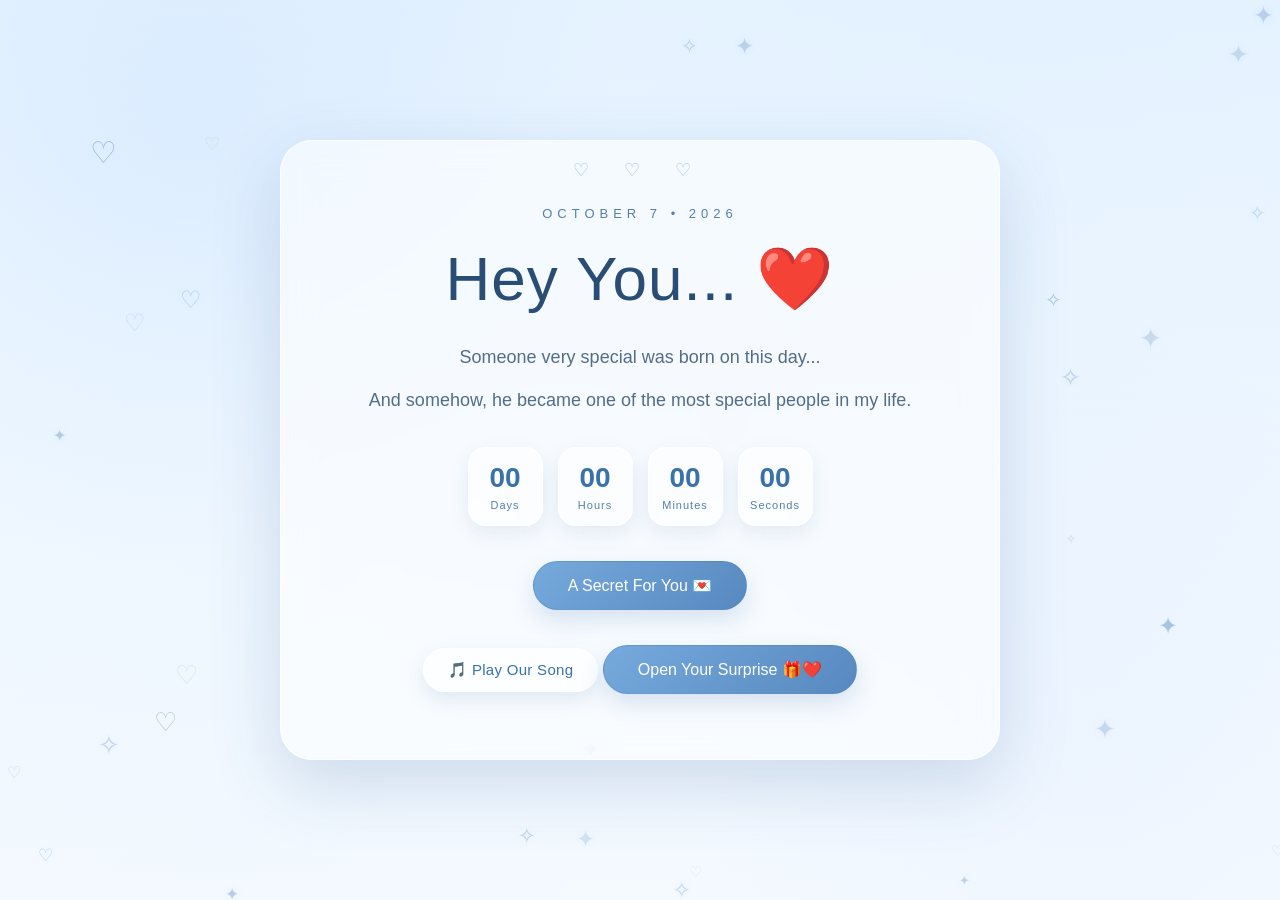
==== index.html @ f2cc1043 "Add files via upload" ====
<!DOCTYPE html>
<html lang="en">

<head>
    <meta charset="UTF-8">
    <meta name="viewport" content="width=device-width, initial-scale=1.0">

    <title>Just For You</title>

    <link rel="stylesheet" href="style.css">
</head>

<body>

    <!-- Welcome Screen -->

    <div class="welcome-screen" id="welcomeScreen">

        <div class="welcome-content">

            <p class="small-text">OCTOBER 7 • 2026</p>

            <h1>Hey You... ❤️</h1>

            <p class="intro">
                Someone very special was born on this day...
            </p>

            <p class="intro">
                And somehow, he became one of the most
                special people in my life.
            </p>

            <div class="countdown">

                <div>
                    <span id="days">00</span>
                    <small>Days</small>
                </div>

                <div>
                    <span id="hours">00</span>
                    <small>Hours</small>
                </div>

                <div>
                    <span id="minutes">00</span>
                    <small>Minutes</small>
                </div>

                <div>
                    <span id="seconds">00</span>
                    <small>Seconds</small>
                </div>

            </div>

            <div class="secret-message">

                <button onclick="revealMessage()">
                    A Secret For You 💌
                </button>

                <p id="hiddenMessage">
                    You are loved more than words can ever explain. ❤️
                </p>

            </div>

            <button id="musicButton" onclick="toggleMusic()">
                🎵 Play Our Song
            </button>

            <button onclick="startStory()">
                Open Your Surprise 🎁❤️
            </button>

        </div>

    </div>


    <!-- Website Pages -->

    <iframe
        id="contentFrame"
        src="story.html"
        style="display: none; width: 100%; height: 100vh; border: none;">
    </iframe>


    <!-- Background Music -->

    <audio id="birthdayMusic" loop>

        <source
            src="music/a-thousand-years.mp4"
            type="audio/mp4">

    </audio>


    <script src="script.js"></script>


    <script>

        function startStory() {

            createConfetti();

            document.getElementById("welcomeScreen").style.display = "none";

            document.getElementById("contentFrame").style.display = "block";

        }

    </script>

</body>

</html>
---- style.css ----
* {
    margin: 0;
    padding: 0;
    box-sizing: border-box;
}

body {
    font-family: "Segoe UI", sans-serif;
    min-height: 100vh;
    color: #263b5c;

    background:
        radial-gradient(circle at 15% 15%,
        rgba(190, 220, 255, 0.9),
        transparent 32%),

        radial-gradient(circle at 85% 85%,
        rgba(210, 225, 255, 0.9),
        transparent 32%),

        linear-gradient(
            135deg,
            #f7fbff,
            #eaf4ff,
            #f8fbff
        );
}


/* =========================
   WELCOME SCREEN
   ========================= */

.welcome-screen {
    min-height: 100vh;

    display: flex;
    justify-content: center;
    align-items: center;

    text-align: center;
    padding: 30px;

    background:
        linear-gradient(
            rgba(225, 240, 255, 0.72),
            rgba(245, 250, 255, 0.82)
        ),
        url("images/photo1.jpg");

    background-size: cover;
    background-position: center;
}


.welcome-content {
    width: 90%;
    max-width: 720px;

    padding: 65px 45px;

    background: rgba(255, 255, 255, 0.58);

    border: 1px solid rgba(255, 255, 255, 0.8);

    border-radius: 32px;

    backdrop-filter: blur(16px);
    -webkit-backdrop-filter: blur(16px);

    box-shadow:
        0 25px 70px rgba(45, 90, 145, 0.18);

    animation: fadeIn 1.5s ease;

    position: relative;
    overflow: hidden;
}


.welcome-content::before {
    content: "♡  ♡  ♡";

    position: absolute;

    top: 18px;
    left: 0;
    right: 0;

    font-size: 18px;
    letter-spacing: 15px;

    color: #6c9ed1;
    opacity: 0.65;
}


.small-text {
    font-size: 13px;

    letter-spacing: 5px;

    color: #557eac;

    margin-bottom: 22px;
}


.welcome-content h1 {
    font-size: 62px;

    font-weight: 500;

    color: #294d75;

    margin-bottom: 25px;

    letter-spacing: 1px;
}


.intro {
    font-size: 18px;

    line-height: 1.9;

    margin: 9px 0;

    color: #405d7d;

    opacity: 0.9;
}


/* =========================
   BUTTON
   ========================= */

button {
    margin-top: 35px;

    padding: 14px 34px;

    border: 1px solid rgba(70, 125, 180, 0.25);

    border-radius: 50px;

    background:
        linear-gradient(
            135deg,
            #76a9dc,
            #5789c0
        );

    color: white;

    font-size: 16px;

    font-family: inherit;

    cursor: pointer;

    box-shadow:
        0 10px 25px rgba(70, 120, 175, 0.2);

    transition: 0.35s ease;
}


button:hover {
    transform: translateY(-4px) scale(1.04);

    box-shadow:
        0 14px 30px rgba(70, 120, 175, 0.3);
}


button:active {
    transform: scale(0.97);
}


/* =========================
   BIRTHDAY PAGES
   ========================= */

.birthday-page {
    min-height: 100vh;

    display: flex;
    justify-content: center;
    align-items: center;

    text-align: center;

    padding: 60px 20px;

    position: relative;
    overflow: hidden;

    background:
        radial-gradient(
            circle at top left,
            rgba(190, 220, 255, 0.85),
            transparent 35%
        ),

        radial-gradient(
            circle at bottom right,
            rgba(205, 225, 255, 0.8),
            transparent 35%
        );
}


.birthday-page::before {
    content: "♡";

    position: absolute;

    top: 10%;
    left: 8%;

    font-size: 45px;

    color: rgba(75, 125, 180, 0.18);

    animation: floatingHeart 5s ease-in-out infinite;
}


.birthday-page::after {
    content: "♡";

    position: absolute;

    bottom: 12%;
    right: 8%;

    font-size: 55px;

    color: rgba(75, 125, 180, 0.15);

    animation: floatingHeart 6s ease-in-out infinite reverse;
}


.birthday-content {
    width: 90%;
    max-width: 850px;

    padding: 65px 50px;

    background: rgba(255, 255, 255, 0.64);

    border: 1px solid rgba(255, 255, 255, 0.85);

    border-radius: 32px;

    backdrop-filter: blur(15px);
    -webkit-backdrop-filter: blur(15px);

    box-shadow:
        0 25px 70px rgba(45, 90, 145, 0.16);

    animation: storyAppear 1.2s ease;

    position: relative;
    z-index: 2;
}


.chapter {
    font-size: 12px;

    letter-spacing: 5px;

    color: #5684b5;

    margin-bottom: 20px;

    opacity: 0.85;
}


.birthday-content h1 {
    font-size: 48px;

    line-height: 1.3;

    font-weight: 500;

    color: #294d75;

    margin-bottom: 25px;
}


.story-line {
    width: 70px;
    height: 2px;

    background: #76a9dc;

    margin: 0 auto 35px;

    border-radius: 5px;
}


.birthday-content p:not(.chapter) {
    font-size: 18px;

    line-height: 1.9;

    margin: 18px auto;

    max-width: 650px;

    color: #405d7d;

    opacity: 0.9;
}


.highlight {
    font-size: 23px !important;

    font-weight: 500;

    color: #3972aa !important;

    margin: 30px auto !important;
}


.thought {
    font-size: 22px !important;

    font-style: italic;

    color: #6285a8 !important;

    margin-top: 30px !important;
}


/* =========================
   MEMORIES
   ========================= */

.memories-page {
    min-height: 100vh;

    padding: 70px 20px;

    background:
        radial-gradient(
            circle at top left,
            rgba(190, 220, 255, 0.85),
            transparent 35%
        ),

        radial-gradient(
            circle at bottom right,
            rgba(210, 230, 255, 0.8),
            transparent 35%
        );

    position: relative;
}


.memories-content {
    width: 90%;
    max-width: 1000px;

    margin: auto;

    padding: 60px 50px;

    text-align: center;

    background: rgba(255, 255, 255, 0.64);

    border: 1px solid rgba(255, 255, 255, 0.85);

    border-radius: 32px;

    backdrop-filter: blur(15px);
    -webkit-backdrop-filter: blur(15px);

    box-shadow:
        0 25px 70px rgba(45, 90, 145, 0.16);

    animation: storyAppear 1.2s ease;

    position: relative;
    z-index: 2;
}


.memories-content h1 {
    font-size: 44px;

    font-weight: 500;

    color: #294d75;

    margin-bottom: 25px;
}


.memory-intro {
    max-width: 680px;

    margin: 0 auto 45px;

    font-size: 18px;

    line-height: 1.9;

    color: #405d7d;
}


.photo-grid {
    display: grid;

    grid-template-columns: repeat(2, 1fr);

    gap: 25px;

    margin: 40px auto;
}


.photo-card {
    padding: 12px;

    background: rgba(255, 255, 255, 0.72);

    border: 1px solid rgba(255, 255, 255, 0.9);

    border-radius: 22px;

    box-shadow:
        0 12px 30px rgba(45, 90, 145, 0.1);

    transition: 0.4s ease;
}


.photo-card:hover {
    transform: translateY(-7px) scale(1.02);

    box-shadow:
        0 18px 38px rgba(45, 90, 145, 0.18);
}


.photo-card img {
    width: 100%;

    height: 300px;

    object-fit: cover;

    border-radius: 16px;

    display: block;
}


.photo-card p {
    font-size: 15px;

    margin: 15px 5px 8px;

    line-height: 1.6;

    color: #526f8e;
}


.memories-content .highlight {
    max-width: 700px;

    margin: 40px auto !important;
}


/* =========================
   LETTER
   ========================= */

.letter-content {
    max-width: 800px;

    padding: 65px 60px;

    text-align: left;

    background: rgba(255, 252, 247, 0.82);

    border: 1px solid rgba(255, 255, 255, 0.9);

    border-radius: 25px;

    box-shadow:
        0 25px 70px rgba(45, 90, 145, 0.18);

    animation: storyAppear 1.2s ease;

    position: relative;

    z-index: 2;
}


.letter-content .chapter {
    text-align: center;
}


.letter-content h1 {
    text-align: center;

    font-size: 46px;

    font-weight: 500;

    color: #294d75;

    margin-bottom: 25px;
}


.letter-content .story-line {
    margin-bottom: 40px;
}


.letter-content p:not(.chapter) {
    max-width: none;

    font-size: 18px;

    line-height: 2;

    margin: 22px 0;

    color: #405d7d;
}


.letter-content .highlight {
    text-align: center;

    font-size: 23px !important;

    color: #3972aa !important;

    margin: 35px 0 !important;
}


.letter-content .thought {
    text-align: right;

    font-size: 19px !important;

    color: #6285a8 !important;

    margin-top: 45px !important;
}


/* =========================
   FINAL PAGE
   ========================= */

.final-page {
    min-height: 100vh;

    display: flex;

    justify-content: center;

    align-items: center;

    text-align: center;

    padding: 40px 20px;

    position: relative;

    overflow: hidden;

    background:
        radial-gradient(
            circle at center,
            rgba(185, 220, 255, 0.95),
            transparent 55%
        ),

        linear-gradient(
            135deg,
            #f5faff,
            #e5f2ff
        );
}


.final-content {
    width: 90%;
    max-width: 850px;

    padding: 75px 50px;

    background: rgba(255, 255, 255, 0.68);

    border: 1px solid rgba(255, 255, 255, 0.9);

    border-radius: 35px;

    backdrop-filter: blur(16px);
    -webkit-backdrop-filter: blur(16px);

    box-shadow:
        0 30px 80px rgba(45, 90, 145, 0.2);

    animation: finalAppear 1.5s ease;

    position: relative;

    z-index: 2;
}


.final-content::before {
    content: "♡  ✦  ♡";

    display: block;

    font-size: 24px;

    letter-spacing: 12px;

    color: #5f94c8;

    margin-bottom: 30px;

    animation: heartFloat 3s ease-in-out infinite;
}


.final-content h1 {
    font-size: 52px;

    font-weight: 500;

    line-height: 1.3;

    color: #294d75;

    margin-bottom: 30px;
}


.final-content p:not(.chapter) {
    font-size: 19px;

    line-height: 1.9;

    max-width: 650px;

    margin: 20px auto;

    color: #405d7d;
}


.final-content .highlight {
    font-size: 25px !important;

    color: #3972aa !important;

    margin: 35px auto !important;
}


.final-content .thought {
    font-size: 20px !important;

    font-style: italic;

    color: #6285a8 !important;

    margin-top: 40px !important;
}


/* =========================
   ANIMATIONS
   ========================= */

@keyframes fadeIn {
    from {
        opacity: 0;
        transform: translateY(25px);
    }

    to {
        opacity: 1;
        transform: translateY(0);
    }
}


@keyframes storyAppear {
    from {
        opacity: 0;
        transform: translateY(35px);
    }

    to {
        opacity: 1;
        transform: translateY(0);
    }
}


@keyframes finalAppear {
    from {
        opacity: 0;
        transform: scale(0.94) translateY(25px);
    }

    to {
        opacity: 1;
        transform: scale(1) translateY(0);
    }
}


@keyframes heartFloat {
    0%, 100% {
        transform: translateY(0);
    }

    50% {
        transform: translateY(-8px);
    }
}


@keyframes floatingHeart {
    0%, 100% {
        transform: translateY(0) rotate(-5deg);
    }

    50% {
        transform: translateY(-15px) rotate(5deg);
    }
}


/* =========================
   MOBILE
   ========================= */

@media (max-width: 700px) {

    .welcome-content {
        padding: 50px 25px;
    }

    .welcome-content h1 {
        font-size: 43px;
    }

    .intro {
        font-size: 16px;
    }

    .birthday-content {
        padding: 45px 25px;
    }

    .birthday-content h1 {
        font-size: 34px;
    }

    .birthday-content p:not(.chapter) {
        font-size: 16px;
    }

    .memories-content {
        padding: 45px 20px;
    }

    .memories-content h1 {
        font-size: 32px;
    }

    .photo-grid {
        grid-template-columns: 1fr;
    }

    .photo-card img {
        height: 260px;
    }

    .letter-content {
        padding: 45px 25px;
    }

    .letter-content h1 {
        font-size: 34px;
    }

    .letter-content p:not(.chapter) {
        font-size: 16px;
        line-height: 1.8;
    }

    .final-content {
        padding: 55px 25px;
    }

    .final-content h1 {
        font-size: 36px;
    }

    .final-content p:not(.chapter) {
        font-size: 16px;
    }
}
/* =========================
   SCATTERED FLOATING DECOR
   ========================= */

body::before {
    content: "♡";

    position: fixed;
    top: 15%;
    left: 7%;

    font-size: 30px;
    color: rgba(70, 125, 180, 0.45);

    pointer-events: none;
    z-index: 1;

    animation: floatOne 6s ease-in-out infinite;
}


body::after {
    content: "✦";

    position: fixed;
    top: 68%;
    right: 8%;

    font-size: 24px;
    color: rgba(80, 140, 195, 0.45);

    pointer-events: none;
    z-index: 1;

    animation: floatTwo 7s ease-in-out infinite;
}


/* Extra scattered decorations */

.welcome-screen::before,
.birthday-page::before,
.memories-page::before,
.final-page::before {
    content: "✧";

    position: fixed;
    top: 32%;
    right: 17%;

    font-size: 20px;
    color: rgba(80, 140, 195, 0.42);

    pointer-events: none;
    z-index: 1;

    animation: sparkleOne 5s ease-in-out infinite;
}


.welcome-screen::after,
.birthday-page::after,
.memories-page::after,
.final-page::after {
    content: "♡";

    position: fixed;
    bottom: 18%;
    left: 12%;

    font-size: 26px;
    color: rgba(70, 125, 180, 0.38);

    pointer-events: none;
    z-index: 1;

    animation: floatThree 8s ease-in-out infinite;
}


/* More random little sparkles */

.birthday-content::before,
.memories-content::before,
.letter-content::before,
.final-content::before {
    content: "✦";

    position: absolute;
    top: 12%;
    right: 8%;

    font-size: 17px;
    color: rgba(80, 140, 195, 0.4);

    animation: sparkleTwo 4s ease-in-out infinite;
}


.birthday-content::after,
.memories-content::after,
.letter-content::after,
.final-content::after {
    content: "✧";

    position: absolute;
    bottom: 12%;
    left: 7%;

    font-size: 15px;
    color: rgba(80, 140, 195, 0.38);

    animation: sparkleThree 5s ease-in-out infinite;
}


/* =========================
   ANIMATIONS
   ========================= */

@keyframes floatOne {
    0%, 100% {
        transform: translate(0, 0) rotate(-8deg);
        opacity: 0.35;
    }

    50% {
        transform: translate(18px, -30px) rotate(8deg);
        opacity: 0.85;
    }
}


@keyframes floatTwo {
    0%, 100% {
        transform: translate(0, 0);
        opacity: 0.3;
    }

    50% {
        transform: translate(-20px, 22px);
        opacity: 0.8;
    }
}


@keyframes sparkleOne {
    0%, 100% {
        transform: translate(0, 0) scale(1);
        opacity: 0.25;
    }

    50% {
        transform: translate(-15px, -20px) scale(1.35);
        opacity: 0.8;
    }
}


@keyframes floatThree {
    0%, 100% {
        transform: translate(0, 0);
        opacity: 0.3;
    }

    50% {
        transform: translate(25px, -18px);
        opacity: 0.75;
    }
}


@keyframes sparkleTwo {
    0%, 100% {
        transform: scale(1) rotate(0deg);
        opacity: 0.25;
    }

    50% {
        transform: scale(1.5) rotate(20deg);
        opacity: 0.8;
    }
}


@keyframes sparkleThree {
    0%, 100% {
        transform: scale(1);
        opacity: 0.2;
    }

    50% {
        transform: scale(1.4);
        opacity: 0.75;
    }
}
/* =========================
   FLOATING BACKGROUND
   ========================= */

.floating-decoration {

    position: fixed;

    color: rgba(70, 125, 180, 0.55);

    pointer-events: none;

    z-index: 1;

    user-select: none;

    animation-name: floatingRandom;
    animation-timing-function: ease-in-out;
    animation-iteration-count: infinite;

    text-shadow:
        0 0 8px rgba(120, 170, 220, 0.25);
}


@keyframes floatingRandom {

    0% {
        transform: translateY(0px) rotate(0deg) scale(1);
    }

    25% {
        transform: translateY(-15px) translateX(8px)
                   rotate(8deg) scale(1.1);
    }

    50% {
        transform: translateY(-30px) translateX(-8px)
                   rotate(-8deg) scale(0.9);
    }

    75% {
        transform: translateY(-15px) translateX(10px)
                   rotate(6deg) scale(1.05);
    }

    100% {
        transform: translateY(0px) rotate(0deg) scale(1);
    }
}

/* Keep floating decorations behind all content */

.floating-decoration {
    z-index: 0 !important;
}

.welcome-content,
.birthday-content,
.memories-content,
.letter-content,
.final-content {
    position: relative;
    z-index: 2;
}

/* =========================
   BIRTHDAY COUNTDOWN
   ========================= */

.countdown {
    display: flex;
    justify-content: center;
    gap: 15px;

    margin-top: 30px;
    flex-wrap: wrap;
}

.countdown div {
    min-width: 75px;
    padding: 14px 10px;

    background: rgba(255, 255, 255, 0.55);

    border: 1px solid rgba(255, 255, 255, 0.8);

    border-radius: 18px;

    box-shadow: 0 8px 20px rgba(45, 90, 145, 0.10);
}

.countdown span {
    display: block;

    font-size: 28px;
    font-weight: 600;

    color: #3972aa;
}

.countdown small {
    display: block;

    margin-top: 5px;

    font-size: 11px;
    letter-spacing: 1px;

    color: #557eac;
}

@media (max-width: 500px) {

    .countdown {
        gap: 8px;
    }

    .countdown div {
        min-width: 65px;
        padding: 12px 7px;
    }

    .countdown span {
        font-size: 22px;
    }
}

/* =========================
   SECRET MESSAGE
   ========================= */

.secret-message {
    margin-top: 25px;
}

.secret-message button {
    margin-top: 10px;
}

#hiddenMessage {
    display: none;

    margin: 25px auto 0;

    max-width: 500px;

    padding: 20px 25px;

    background: rgba(255, 255, 255, 0.65);

    border: 1px solid rgba(255, 255, 255, 0.85);

    border-radius: 20px;

    color: #3972aa;

    font-size: 18px;

    line-height: 1.8;

    box-shadow:
        0 10px 25px rgba(45, 90, 145, 0.12);

    animation: messageReveal 0.8s ease;
}


@keyframes messageReveal {

    from {
        opacity: 0;
        transform: translateY(15px);
    }

    to {
        opacity: 1;
        transform: translateY(0);
    }

}

/* =========================
   ENHANCED MEMORY CARDS
   ========================= */

.photo-card {
    position: relative;
    overflow: hidden;
    max-width: 300px;
    margin: 0 auto;
}

.photo-card::before {
    content: "♡";

    position: absolute;
    top: 15px;
    right: 17px;

    font-size: 20px;
    color: white;

    opacity: 0;
    z-index: 2;

    transition: 0.4s ease;
}

.photo-card:hover::before {
    opacity: 0.9;
    transform: scale(1.2);
}

.photo-card img {
    width: 100%;
    height: 260px;
    display: block;
    object-fit: cover;
    transition: 0.5s ease;
}

.photo-card:hover img {
    transform: scale(1.02);
}

.photo-card p {
    transition: 0.4s ease;
}

.photo-card:hover p {
    transform: translateY(-2px);
    color: #3972aa;
}

/* =========================
   FINAL SURPRISE REVEAL
   ========================= */

#finalReveal {
    display: none;

    margin-top: 30px;

    padding: 25px;

    background: rgba(255, 255, 255, 0.55);

    border: 1px solid rgba(255, 255, 255, 0.85);

    border-radius: 22px;

    box-shadow:
        0 12px 30px rgba(45, 90, 145, 0.12);

    animation: finalRevealAnimation 1s ease;
}

#finalReveal p {
    margin: 15px auto !important;
}

@keyframes finalRevealAnimation {

    from {
        opacity: 0;
        transform: scale(0.92) translateY(15px);
    }

    to {
        opacity: 1;
        transform: scale(1) translateY(0);
    }

}

/* =========================
   BIRTHDAY CONFETTI
   ========================= */

.confetti {
    position: fixed;

    color: #76a9dc;

    pointer-events: none;

    z-index: 10;

    animation: confettiFall 3s linear forwards;
}

@keyframes confettiFall {

    0% {
        opacity: 1;
        transform: translateY(0) rotate(0deg);
    }

    100% {
        opacity: 0;
        transform: translateY(100vh) rotate(360deg);
    }

}

/* =========================
   MAKE A WISH
   ========================= */

.wish-section {
    margin-top: 25px;
}

.wish-section button {
    margin-top: 10px;
}

#wishMessage {
    display: none;

    max-width: 600px;

    margin: 25px auto 0;

    padding: 20px 25px;

    background: rgba(255, 255, 255, 0.58);

    border: 1px solid rgba(255, 255, 255, 0.85);

    border-radius: 22px;

    color: #3972aa;

    font-size: 18px;

    line-height: 1.8;

    box-shadow:
        0 12px 30px rgba(45, 90, 145, 0.12);

    animation: wishReveal 0.9s ease;
}

@keyframes wishReveal {

    from {
        opacity: 0;
        transform: translateY(15px) scale(0.96);
    }

    to {
        opacity: 1;
        transform: translateY(0) scale(1);
    }

}

/* =========================
   SECRET NOTE
   ========================= */

.secret-note {
    max-width: 600px !important;

    margin: 30px auto !important;

    padding: 18px 25px;

    background: rgba(255, 255, 255, 0.45);

    border: 1px dashed rgba(86, 132, 181, 0.35);

    border-radius: 20px;

    color: #6285a8 !important;

    font-size: 16px !important;

    font-style: italic;

    line-height: 1.8 !important;

    box-shadow:
        0 8px 22px rgba(45, 90, 145, 0.08);

    animation: secretNoteAppear 1.2s ease;
}

@keyframes secretNoteAppear {

    from {
        opacity: 0;
        transform: translateY(10px);
    }

    to {
        opacity: 1;
        transform: translateY(0);
    }

}

/* =========================
   MUSIC BUTTON
   ========================= */

#musicButton {
    margin-top: 20px;
    padding: 12px 24px;

    background: rgba(255, 255, 255, 0.55);
    color: #3972aa;

    border: 1px solid rgba(255, 255, 255, 0.85);
    border-radius: 30px;

    font-size: 15px;
    letter-spacing: 0.3px;

    box-shadow: 0 8px 20px rgba(45, 90, 145, 0.12);

    cursor: pointer;
    transition: 0.3s ease;
}

#musicButton:hover {
    transform: translateY(-2px);
    background: rgba(255, 255, 255, 0.75);
    box-shadow: 0 10px 25px rgba(45, 90, 145, 0.18);
}
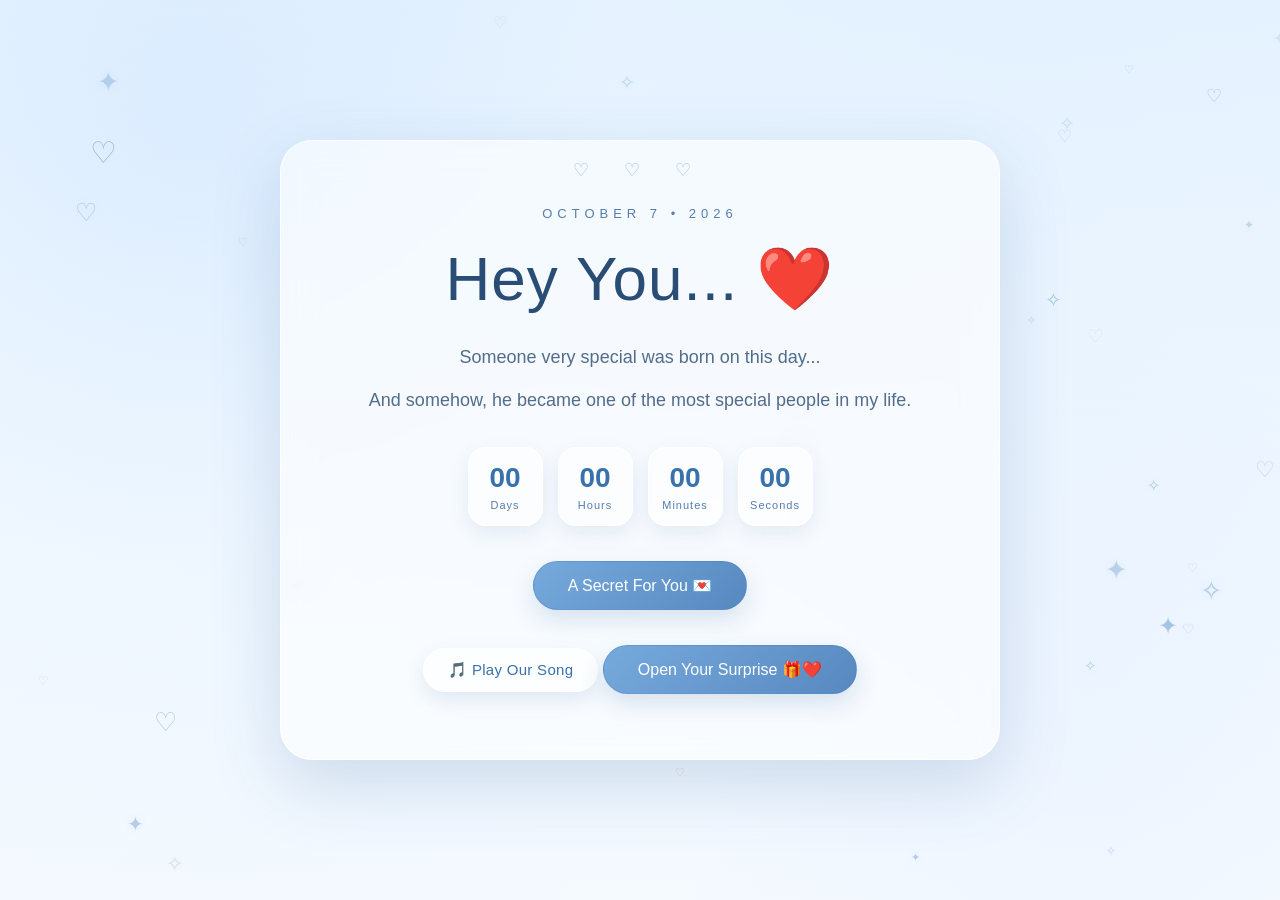
==== commit 5283d97e: "Update index.html" ====
--- a/index.html
+++ b/index.html
@@ -94,7 +94,7 @@
     <audio id="birthdayMusic" loop>
 
         <source
-            src="music/a-thousand-years.mp4"
+          src="a-thousand-years.mp4"
             type="audio/mp4">
 
     </audio>
@@ -119,4 +119,4 @@
 
 </body>
 
-</html>+</html>
